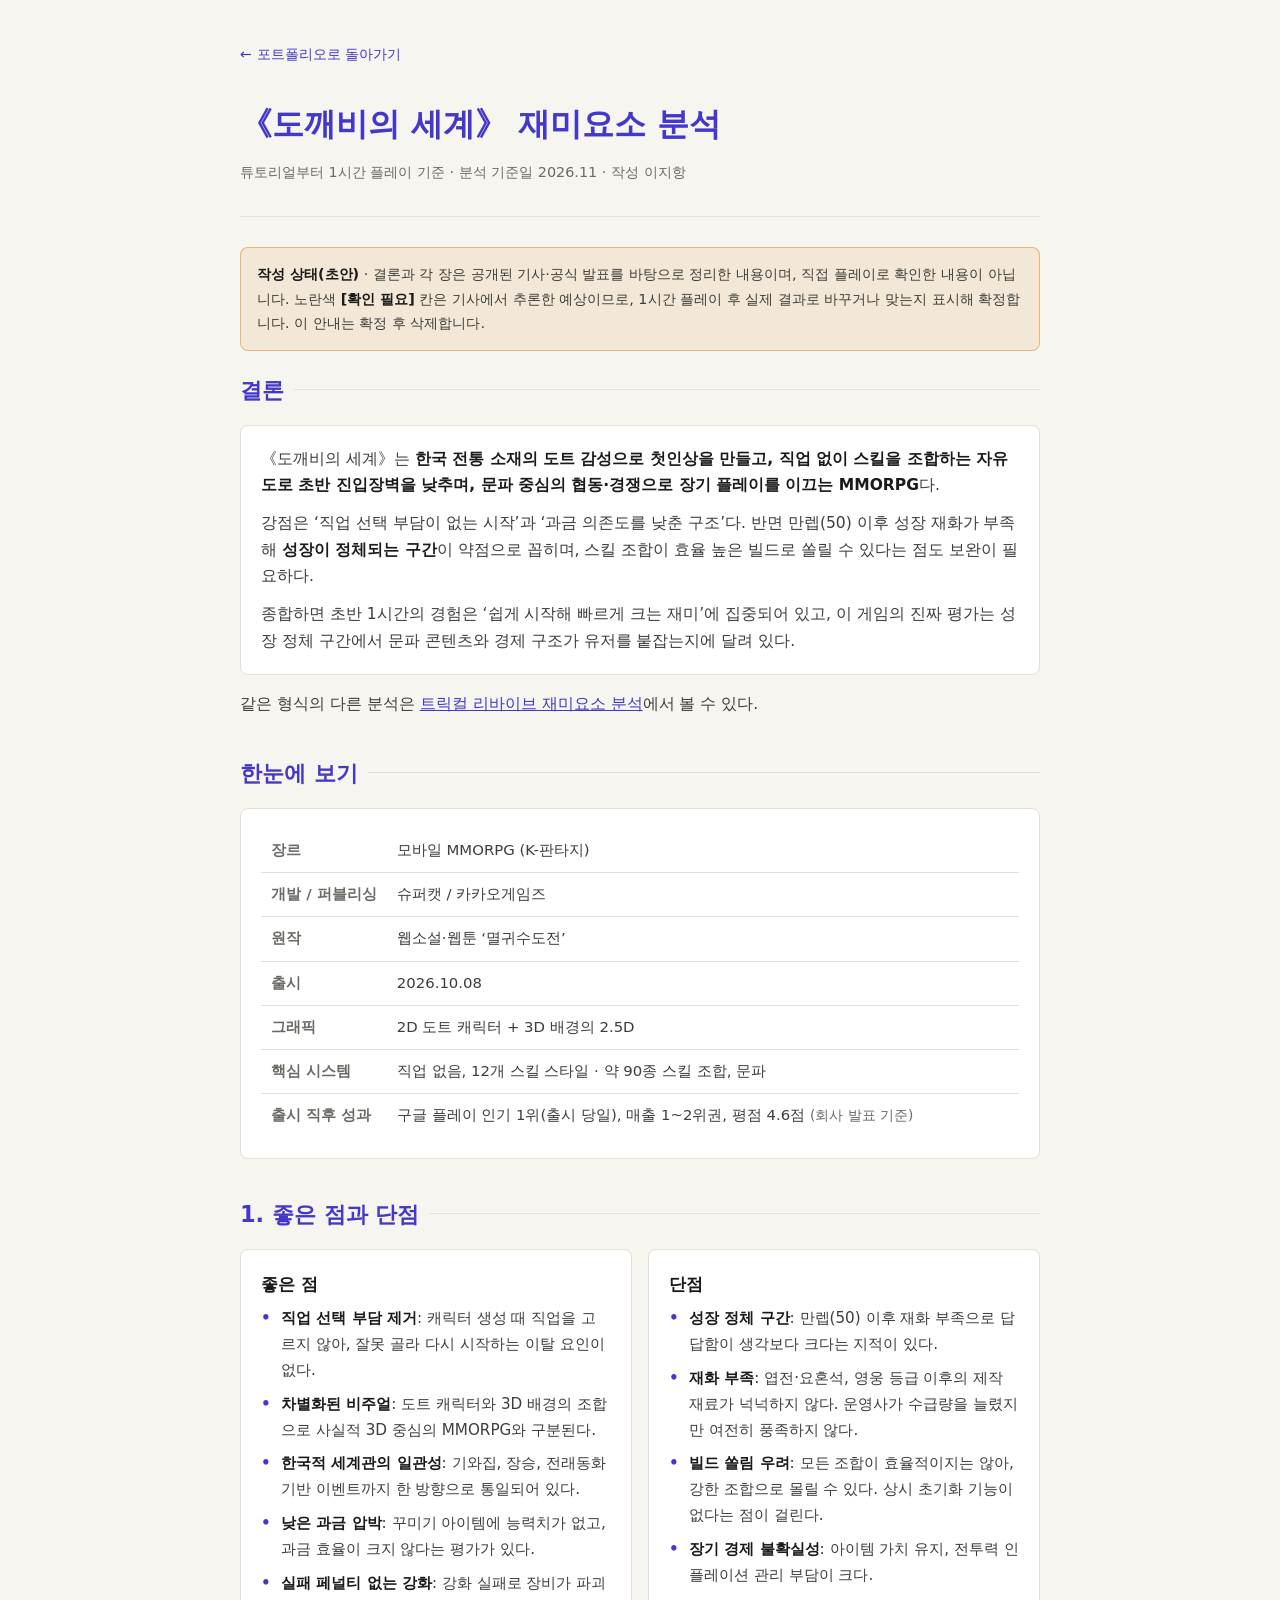
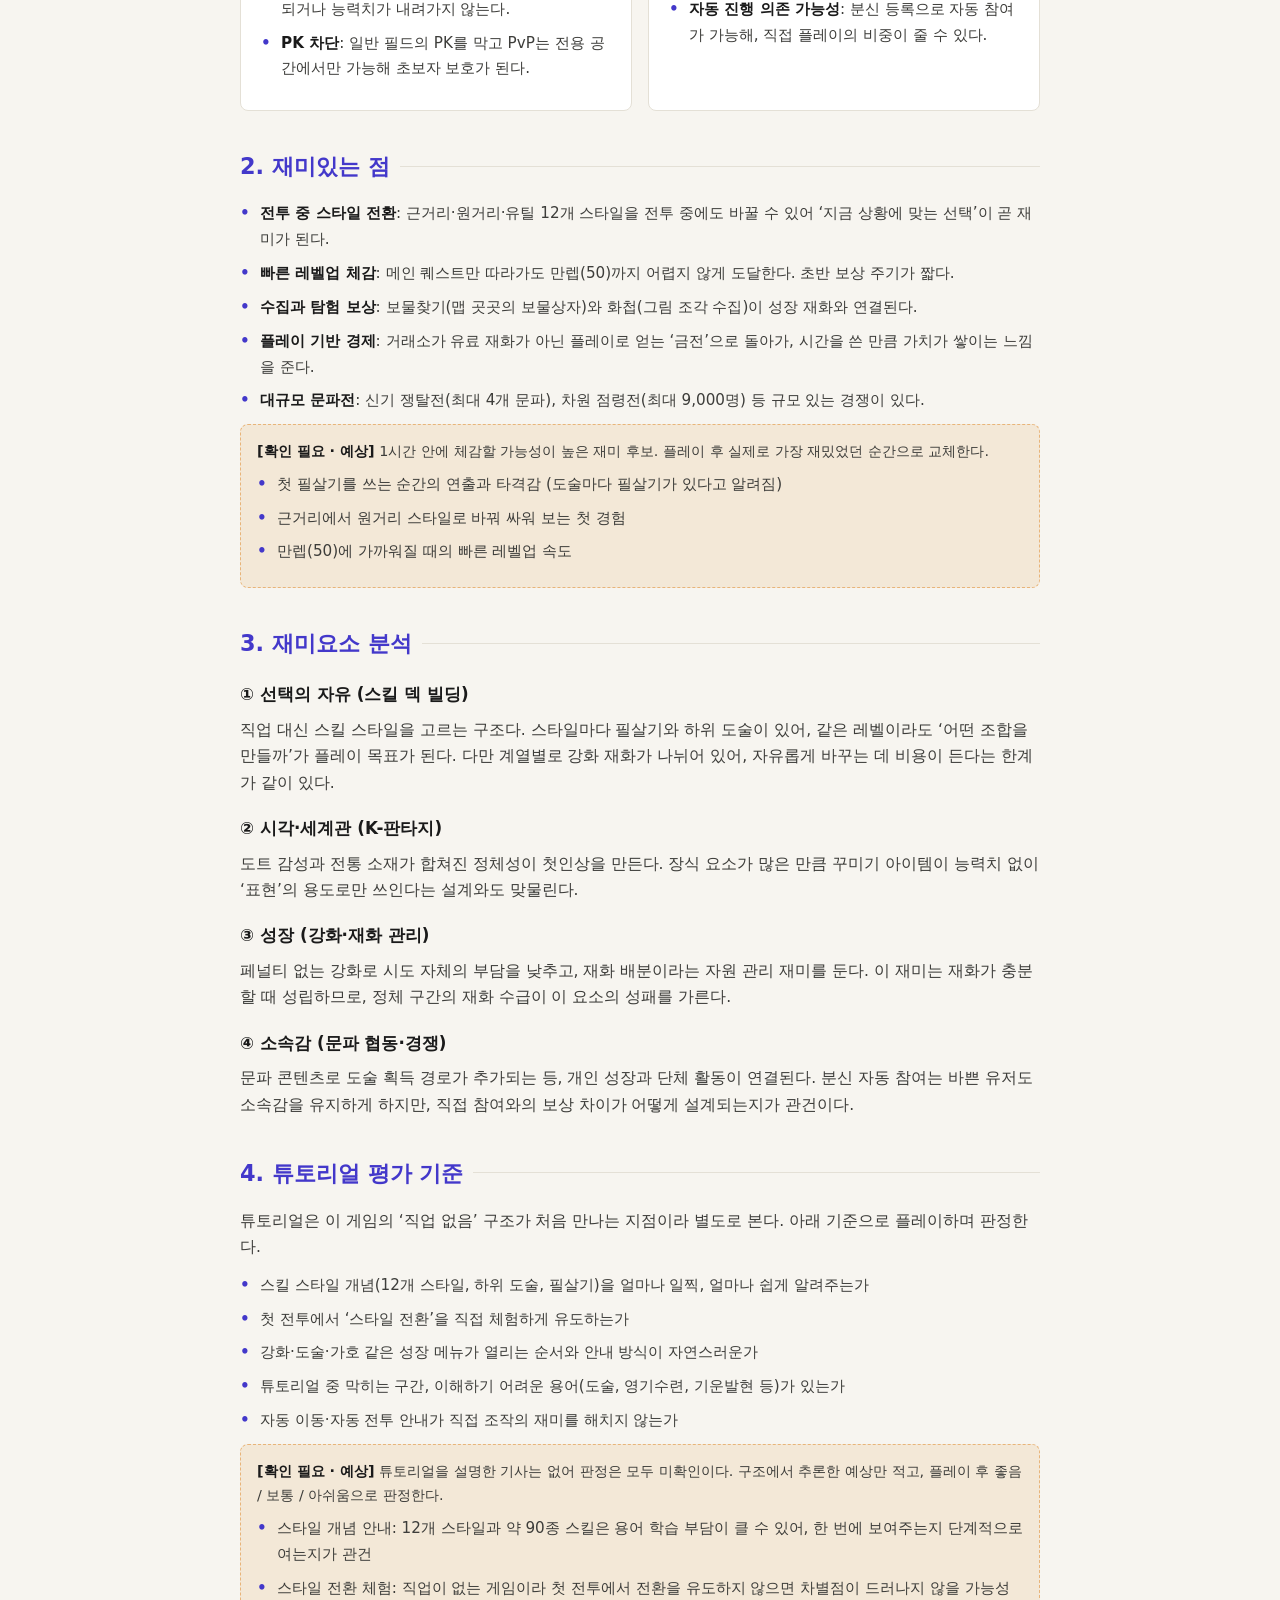
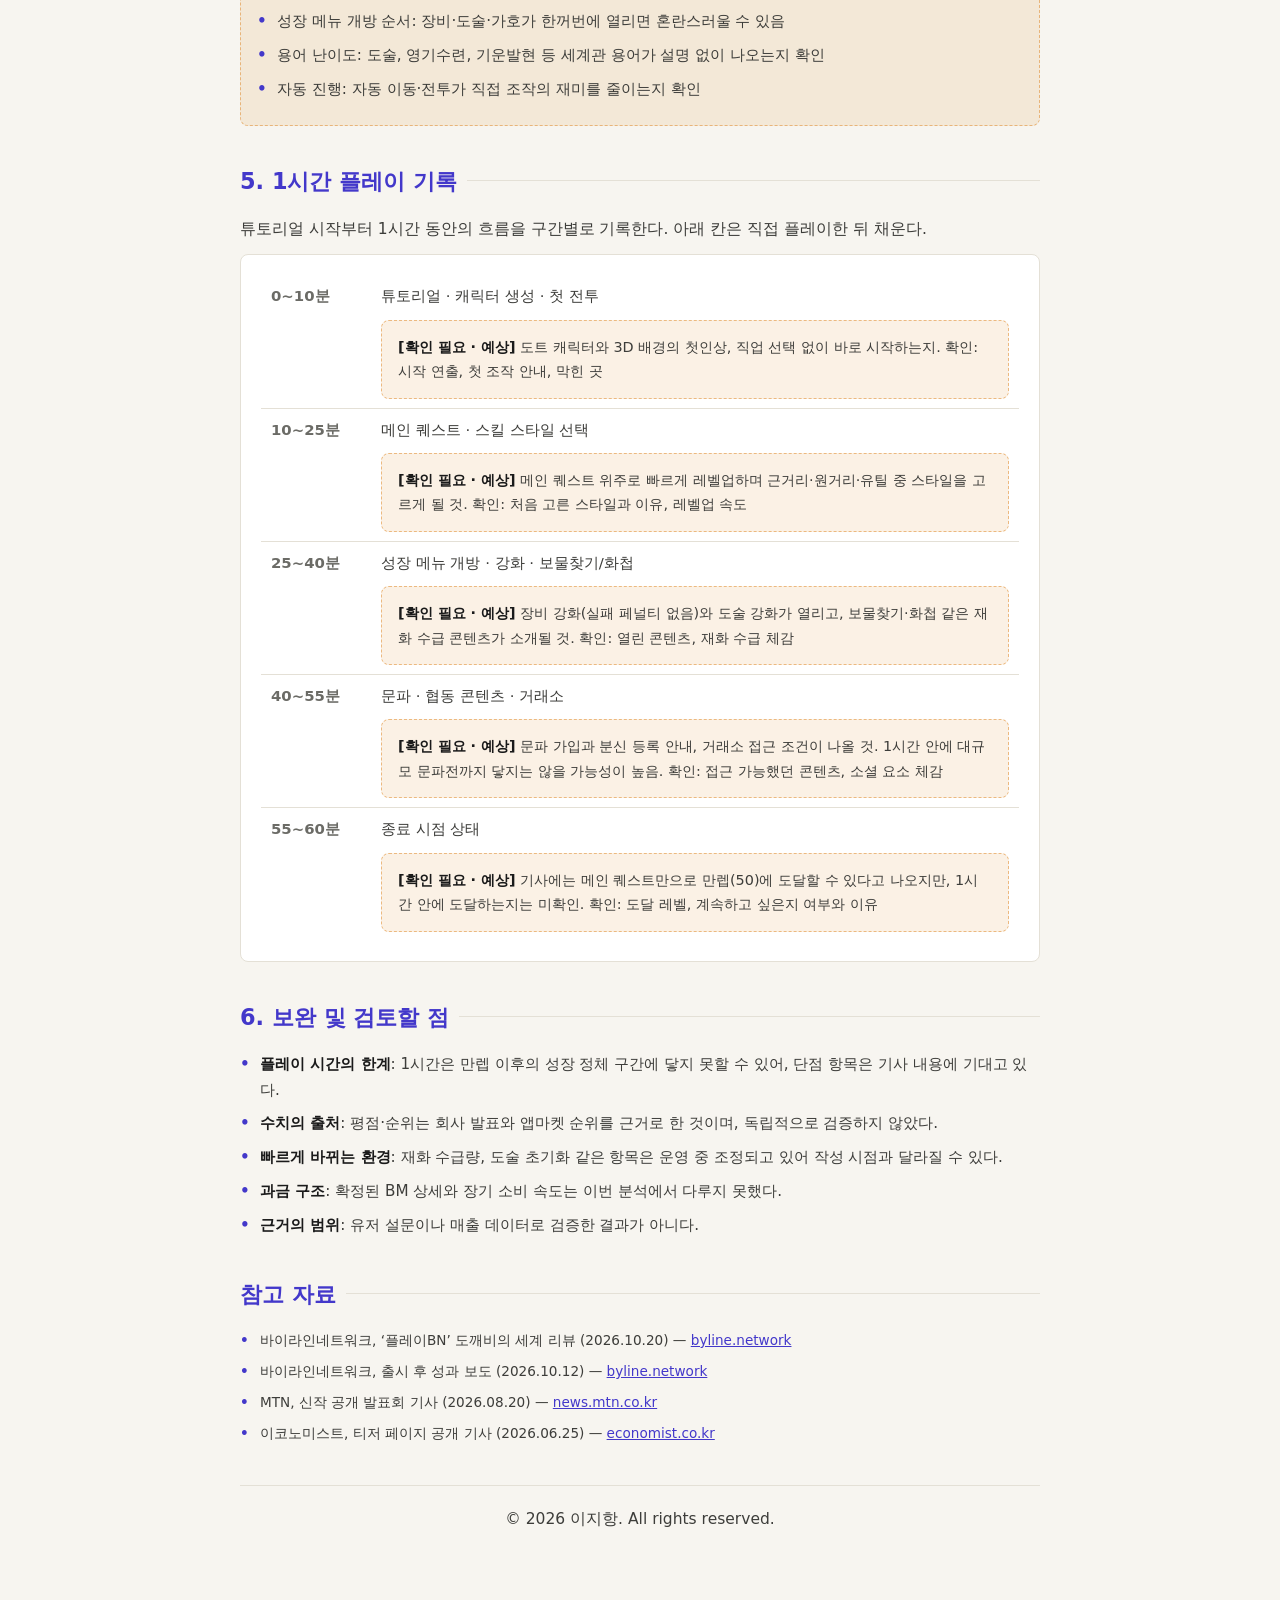
==== dokkaebi-analysis.html @ 1c5c5490 "도깨비의 세계 재미요소 분석 초안 추가" ====
<!DOCTYPE html>
<html lang="ko">
<head>
    <meta charset="UTF-8">
    <meta name="viewport" content="width=device-width, initial-scale=1.0">
    <title>도깨비의 세계 재미요소 분석 | 이지항</title>
    <style>
        :root {
            color-scheme: light dark;
            --bg-color: #f7f5f0;
            --card-bg: #ffffff;
            --accent-color: #4338ca;
            --accent-soft: rgba(67, 56, 202, 0.08);
            --accent-line: rgba(67, 56, 202, 0.22);
            --text-color: #1a1a1a;
            --text-body: #3d3d3a;
            --text-muted: #6b6b66;
            --border-color: #e4e0d6;
            --warn-bg: rgba(217, 119, 6, 0.10);
            --warn-line: rgba(217, 119, 6, 0.45);
        }

        @media (prefers-color-scheme: dark) {
            :root {
                --bg-color: #0e0f13;
                --card-bg: #16181f;
                --accent-color: #a5b4fc;
                --accent-soft: rgba(165, 180, 252, 0.1);
                --accent-line: rgba(165, 180, 252, 0.3);
                --text-color: #ecebe6;
                --text-body: #c9c8c2;
                --text-muted: #9a9a93;
                --border-color: #2c2f3a;
                --warn-bg: rgba(251, 191, 36, 0.10);
                --warn-line: rgba(251, 191, 36, 0.45);
            }
        }
        * { box-sizing: border-box; margin: 0; padding: 0; font-family: 'Pretendard', -apple-system, BlinkMacSystemFont, system-ui, Roboto, sans-serif; }
        body { background-color: var(--bg-color); color: var(--text-color); line-height: 1.7; padding: 20px; }
        .container { max-width: 800px; margin: 0 auto; padding: 20px 0; }
        .back { color: var(--accent-color); text-decoration: none; font-size: 0.9rem; }
        a { color: var(--accent-color); }
        header { padding: 30px 0 20px 0; border-bottom: 1px solid var(--border-color); margin-bottom: 30px; }
        header h1 { font-size: 2rem; color: var(--accent-color); margin-bottom: 8px; word-break: keep-all; }
        header .meta { color: var(--text-muted); font-size: 0.9rem; }
        section { margin-bottom: 36px; }
        h2 { font-size: 1.4rem; color: var(--accent-color); margin-bottom: 16px; display: flex; align-items: center; gap: 10px; }
        h2::after { content: ''; flex: 1; height: 1px; background-color: var(--border-color); }
        h3 { font-size: 1.05rem; color: var(--text-color); margin: 18px 0 8px; }
        p { color: var(--text-body); margin-bottom: 12px; font-size: 0.97rem; }
        .card { background-color: var(--card-bg); border: 1px solid var(--border-color); border-radius: 8px; padding: 20px; margin-bottom: 16px; }
        strong { color: var(--text-color); }
        ul { list-style: none; }
        ul li { position: relative; padding-left: 20px; margin-bottom: 8px; color: var(--text-body); font-size: 0.95rem; }
        ul li::before { content: "•"; color: var(--accent-color); font-weight: bold; position: absolute; left: 0; }
        .info-table { width: 100%; border-collapse: collapse; font-size: 0.93rem; }
        .info-table th, .info-table td { text-align: left; padding: 9px 10px; border-bottom: 1px solid var(--border-color); color: var(--text-body); vertical-align: top; }
        .info-table th { width: 110px; color: var(--text-muted); font-weight: 600; white-space: nowrap; }
        .info-table tr:last-child th, .info-table tr:last-child td { border-bottom: none; }
        .two-col { display: grid; grid-template-columns: 1fr 1fr; gap: 16px; }
        .two-col .card { margin-bottom: 0; }
        .tag { display: inline-block; font-size: 0.75rem; font-weight: 600; padding: 2px 9px; border-radius: 5px; background: var(--accent-soft); color: var(--accent-color); border: 1px solid var(--accent-line); margin-right: 6px; vertical-align: middle; }
        .todo { background: var(--warn-bg); border: 1px dashed var(--warn-line); border-radius: 8px; padding: 14px 16px; margin: 10px 0 0; }
        .todo p { margin-bottom: 0; font-size: 0.9rem; }
        .notice { background: var(--warn-bg); border: 1px solid var(--warn-line); border-radius: 8px; padding: 14px 16px; margin-bottom: 20px; }
        .notice p { margin-bottom: 0; font-size: 0.9rem; }
        .src { font-size: 0.85rem; color: var(--text-muted); }
        .src li { font-size: 0.85rem; }
        footer { text-align: center; padding: 20px 0; color: var(--text-muted); font-size: 0.85rem; border-top: 1px solid var(--border-color); margin-top: 40px; }
        @media (max-width: 640px) { .two-col { grid-template-columns: 1fr; } }
    </style>
</head>
<body>
<div class="container">
    <a class="back" href="index.html">← 포트폴리오로 돌아가기</a>

    <header>
        <h1>《도깨비의 세계》 재미요소 분석</h1>
        <p class="meta">튜토리얼부터 1시간 플레이 기준 · 분석 기준일 2026.11 · 작성 이지항</p>
    </header>

    <div class="notice">
        <p><strong>작성 상태(초안)</strong> · 결론과 각 장은 공개된 기사·공식 발표를 바탕으로 정리한 내용이며, 직접 플레이로 확인한 내용이 아닙니다. 노란색 <strong>[확인 필요]</strong> 칸은 기사에서 추론한 예상이므로, 1시간 플레이 후 실제 결과로 바꾸거나 맞는지 표시해 확정합니다. 이 안내는 확정 후 삭제합니다.</p>
    </div>

    <section>
        <h2>결론</h2>
        <div class="card">
            <p>《도깨비의 세계》는 <strong>한국 전통 소재의 도트 감성으로 첫인상을 만들고, 직업 없이 스킬을 조합하는 자유도로 초반 진입장벽을 낮추며, 문파 중심의 협동·경쟁으로 장기 플레이를 이끄는 MMORPG</strong>다.</p>
            <p>강점은 &lsquo;직업 선택 부담이 없는 시작&rsquo;과 &lsquo;과금 의존도를 낮춘 구조&rsquo;다. 반면 만렙(50) 이후 성장 재화가 부족해 <strong>성장이 정체되는 구간</strong>이 약점으로 꼽히며, 스킬 조합이 효율 높은 빌드로 쏠릴 수 있다는 점도 보완이 필요하다.</p>
            <p style="margin-bottom:0">종합하면 초반 1시간의 경험은 &lsquo;쉽게 시작해 빠르게 크는 재미&rsquo;에 집중되어 있고, 이 게임의 진짜 평가는 성장 정체 구간에서 문파 콘텐츠와 경제 구조가 유저를 붙잡는지에 달려 있다.</p>
        </div>
        <p>같은 형식의 다른 분석은 <a href="trickcal-analysis.html">트릭컬 리바이브 재미요소 분석</a>에서 볼 수 있다.</p>
    </section>

    <section>
        <h2>한눈에 보기</h2>
        <div class="card">
            <table class="info-table">
                <tr><th>장르</th><td>모바일 MMORPG (K-판타지)</td></tr>
                <tr><th>개발 / 퍼블리싱</th><td>슈퍼캣 / 카카오게임즈</td></tr>
                <tr><th>원작</th><td>웹소설·웹툰 &lsquo;멸귀수도전&rsquo;</td></tr>
                <tr><th>출시</th><td>2026.10.08</td></tr>
                <tr><th>그래픽</th><td>2D 도트 캐릭터 + 3D 배경의 2.5D</td></tr>
                <tr><th>핵심 시스템</th><td>직업 없음, 12개 스킬 스타일 · 약 90종 스킬 조합, 문파</td></tr>
                <tr><th>출시 직후 성과</th><td>구글 플레이 인기 1위(출시 당일), 매출 1~2위권, 평점 4.6점 <span class="src">(회사 발표 기준)</span></td></tr>
            </table>
        </div>
    </section>

    <section>
        <h2>1. 좋은 점과 단점</h2>
        <div class="two-col">
            <div class="card">
                <h3 style="margin-top:0">좋은 점</h3>
                <ul>
                    <li><strong>직업 선택 부담 제거</strong>: 캐릭터 생성 때 직업을 고르지 않아, 잘못 골라 다시 시작하는 이탈 요인이 없다.</li>
                    <li><strong>차별화된 비주얼</strong>: 도트 캐릭터와 3D 배경의 조합으로 사실적 3D 중심의 MMORPG와 구분된다.</li>
                    <li><strong>한국적 세계관의 일관성</strong>: 기와집, 장승, 전래동화 기반 이벤트까지 한 방향으로 통일되어 있다.</li>
                    <li><strong>낮은 과금 압박</strong>: 꾸미기 아이템에 능력치가 없고, 과금 효율이 크지 않다는 평가가 있다.</li>
                    <li><strong>실패 페널티 없는 강화</strong>: 강화 실패로 장비가 파괴되거나 능력치가 내려가지 않는다.</li>
                    <li><strong>PK 차단</strong>: 일반 필드의 PK를 막고 PvP는 전용 공간에서만 가능해 초보자 보호가 된다.</li>
                </ul>
            </div>
            <div class="card">
                <h3 style="margin-top:0">단점</h3>
                <ul>
                    <li><strong>성장 정체 구간</strong>: 만렙(50) 이후 재화 부족으로 답답함이 생각보다 크다는 지적이 있다.</li>
                    <li><strong>재화 부족</strong>: 엽전·요혼석, 영웅 등급 이후의 제작 재료가 넉넉하지 않다. 운영사가 수급량을 늘렸지만 여전히 풍족하지 않다.</li>
                    <li><strong>빌드 쏠림 우려</strong>: 모든 조합이 효율적이지는 않아, 강한 조합으로 몰릴 수 있다. 상시 초기화 기능이 없다는 점이 걸린다.</li>
                    <li><strong>장기 경제 불확실성</strong>: 아이템 가치 유지, 전투력 인플레이션 관리 부담이 크다.</li>
                    <li><strong>자동 진행 의존 가능성</strong>: 분신 등록으로 자동 참여가 가능해, 직접 플레이의 비중이 줄 수 있다.</li>
                </ul>
            </div>
        </div>
    </section>

    <section>
        <h2>2. 재미있는 점</h2>
        <ul>
            <li><strong>전투 중 스타일 전환</strong>: 근거리·원거리·유틸 12개 스타일을 전투 중에도 바꿀 수 있어 &lsquo;지금 상황에 맞는 선택&rsquo;이 곧 재미가 된다.</li>
            <li><strong>빠른 레벨업 체감</strong>: 메인 퀘스트만 따라가도 만렙(50)까지 어렵지 않게 도달한다. 초반 보상 주기가 짧다.</li>
            <li><strong>수집과 탐험 보상</strong>: 보물찾기(맵 곳곳의 보물상자)와 화첩(그림 조각 수집)이 성장 재화와 연결된다.</li>
            <li><strong>플레이 기반 경제</strong>: 거래소가 유료 재화가 아닌 플레이로 얻는 &lsquo;금전&rsquo;으로 돌아가, 시간을 쓴 만큼 가치가 쌓이는 느낌을 준다.</li>
            <li><strong>대규모 문파전</strong>: 신기 쟁탈전(최대 4개 문파), 차원 점령전(최대 9,000명) 등 규모 있는 경쟁이 있다.</li>
        </ul>
        <div class="todo">
            <p><strong>[확인 필요 · 예상]</strong> 1시간 안에 체감할 가능성이 높은 재미 후보. 플레이 후 실제로 가장 재밌었던 순간으로 교체한다.</p>
            <ul style="margin-top:8px">
                <li>첫 필살기를 쓰는 순간의 연출과 타격감 (도술마다 필살기가 있다고 알려짐)</li>
                <li>근거리에서 원거리 스타일로 바꿔 싸워 보는 첫 경험</li>
                <li>만렙(50)에 가까워질 때의 빠른 레벨업 속도</li>
            </ul>
        </div>
    </section>

    <section>
        <h2>3. 재미요소 분석</h2>

        <h3>① 선택의 자유 (스킬 덱 빌딩)</h3>
        <p>직업 대신 스킬 스타일을 고르는 구조다. 스타일마다 필살기와 하위 도술이 있어, 같은 레벨이라도 &lsquo;어떤 조합을 만들까&rsquo;가 플레이 목표가 된다. 다만 계열별로 강화 재화가 나뉘어 있어, 자유롭게 바꾸는 데 비용이 든다는 한계가 같이 있다.</p>

        <h3>② 시각·세계관 (K-판타지)</h3>
        <p>도트 감성과 전통 소재가 합쳐진 정체성이 첫인상을 만든다. 장식 요소가 많은 만큼 꾸미기 아이템이 능력치 없이 &lsquo;표현&rsquo;의 용도로만 쓰인다는 설계와도 맞물린다.</p>

        <h3>③ 성장 (강화·재화 관리)</h3>
        <p>페널티 없는 강화로 시도 자체의 부담을 낮추고, 재화 배분이라는 자원 관리 재미를 둔다. 이 재미는 재화가 충분할 때 성립하므로, 정체 구간의 재화 수급이 이 요소의 성패를 가른다.</p>

        <h3>④ 소속감 (문파 협동·경쟁)</h3>
        <p>문파 콘텐츠로 도술 획득 경로가 추가되는 등, 개인 성장과 단체 활동이 연결된다. 분신 자동 참여는 바쁜 유저도 소속감을 유지하게 하지만, 직접 참여와의 보상 차이가 어떻게 설계되는지가 관건이다.</p>
    </section>

    <section>
        <h2>4. 튜토리얼 평가 기준</h2>
        <p>튜토리얼은 이 게임의 &lsquo;직업 없음&rsquo; 구조가 처음 만나는 지점이라 별도로 본다. 아래 기준으로 플레이하며 판정한다.</p>
        <ul>
            <li>스킬 스타일 개념(12개 스타일, 하위 도술, 필살기)을 얼마나 일찍, 얼마나 쉽게 알려주는가</li>
            <li>첫 전투에서 &lsquo;스타일 전환&rsquo;을 직접 체험하게 유도하는가</li>
            <li>강화·도술·가호 같은 성장 메뉴가 열리는 순서와 안내 방식이 자연스러운가</li>
            <li>튜토리얼 중 막히는 구간, 이해하기 어려운 용어(도술, 영기수련, 기운발현 등)가 있는가</li>
            <li>자동 이동·자동 전투 안내가 직접 조작의 재미를 해치지 않는가</li>
        </ul>
        <div class="todo">
            <p><strong>[확인 필요 · 예상]</strong> 튜토리얼을 설명한 기사는 없어 판정은 모두 미확인이다. 구조에서 추론한 예상만 적고, 플레이 후 좋음 / 보통 / 아쉬움으로 판정한다.</p>
            <ul style="margin-top:8px">
                <li>스타일 개념 안내: 12개 스타일과 약 90종 스킬은 용어 학습 부담이 클 수 있어, 한 번에 보여주는지 단계적으로 여는지가 관건</li>
                <li>스타일 전환 체험: 직업이 없는 게임이라 첫 전투에서 전환을 유도하지 않으면 차별점이 드러나지 않을 가능성</li>
                <li>성장 메뉴 개방 순서: 장비·도술·가호가 한꺼번에 열리면 혼란스러울 수 있음</li>
                <li>용어 난이도: 도술, 영기수련, 기운발현 등 세계관 용어가 설명 없이 나오는지 확인</li>
                <li>자동 진행: 자동 이동·전투가 직접 조작의 재미를 줄이는지 확인</li>
            </ul>
        </div>
    </section>

    <section>
        <h2>5. 1시간 플레이 기록</h2>
        <p>튜토리얼 시작부터 1시간 동안의 흐름을 구간별로 기록한다. 아래 칸은 직접 플레이한 뒤 채운다.</p>
        <div class="card">
            <table class="info-table">
                <tr><th>0~10분</th><td>튜토리얼 · 캐릭터 생성 · 첫 전투<div class="todo"><p><strong>[확인 필요 · 예상]</strong> 도트 캐릭터와 3D 배경의 첫인상, 직업 선택 없이 바로 시작하는지. 확인: 시작 연출, 첫 조작 안내, 막힌 곳</p></div></td></tr>
                <tr><th>10~25분</th><td>메인 퀘스트 · 스킬 스타일 선택<div class="todo"><p><strong>[확인 필요 · 예상]</strong> 메인 퀘스트 위주로 빠르게 레벨업하며 근거리·원거리·유틸 중 스타일을 고르게 될 것. 확인: 처음 고른 스타일과 이유, 레벨업 속도</p></div></td></tr>
                <tr><th>25~40분</th><td>성장 메뉴 개방 · 강화 · 보물찾기/화첩<div class="todo"><p><strong>[확인 필요 · 예상]</strong> 장비 강화(실패 페널티 없음)와 도술 강화가 열리고, 보물찾기·화첩 같은 재화 수급 콘텐츠가 소개될 것. 확인: 열린 콘텐츠, 재화 수급 체감</p></div></td></tr>
                <tr><th>40~55분</th><td>문파 · 협동 콘텐츠 · 거래소<div class="todo"><p><strong>[확인 필요 · 예상]</strong> 문파 가입과 분신 등록 안내, 거래소 접근 조건이 나올 것. 1시간 안에 대규모 문파전까지 닿지는 않을 가능성이 높음. 확인: 접근 가능했던 콘텐츠, 소셜 요소 체감</p></div></td></tr>
                <tr><th>55~60분</th><td>종료 시점 상태<div class="todo"><p><strong>[확인 필요 · 예상]</strong> 기사에는 메인 퀘스트만으로 만렙(50)에 도달할 수 있다고 나오지만, 1시간 안에 도달하는지는 미확인. 확인: 도달 레벨, 계속하고 싶은지 여부와 이유</p></div></td></tr>
            </table>
        </div>
    </section>

    <section>
        <h2>6. 보완 및 검토할 점</h2>
        <ul>
            <li><strong>플레이 시간의 한계</strong>: 1시간은 만렙 이후의 성장 정체 구간에 닿지 못할 수 있어, 단점 항목은 기사 내용에 기대고 있다.</li>
            <li><strong>수치의 출처</strong>: 평점·순위는 회사 발표와 앱마켓 순위를 근거로 한 것이며, 독립적으로 검증하지 않았다.</li>
            <li><strong>빠르게 바뀌는 환경</strong>: 재화 수급량, 도술 초기화 같은 항목은 운영 중 조정되고 있어 작성 시점과 달라질 수 있다.</li>
            <li><strong>과금 구조</strong>: 확정된 BM 상세와 장기 소비 속도는 이번 분석에서 다루지 못했다.</li>
            <li><strong>근거의 범위</strong>: 유저 설문이나 매출 데이터로 검증한 결과가 아니다.</li>
        </ul>
    </section>

    <section>
        <h2>참고 자료</h2>
        <ul class="src">
            <li>바이라인네트워크, &lsquo;플레이BN&rsquo; 도깨비의 세계 리뷰 (2026.10.20) — <a href="https://byline.network/2026/10/19-676/">byline.network</a></li>
            <li>바이라인네트워크, 출시 후 성과 보도 (2026.10.12) — <a href="https://byline.network/2026/10/12-637/">byline.network</a></li>
            <li>MTN, 신작 공개 발표회 기사 (2026.08.20) — <a href="https://news.mtn.co.kr/news-detail/2026082014520620727">news.mtn.co.kr</a></li>
            <li>이코노미스트, 티저 페이지 공개 기사 (2026.06.25) — <a href="https://economist.co.kr/article/view/ecn202606250033">economist.co.kr</a></li>
        </ul>
    </section>

    <footer>
        <p>© 2026 이지항. All rights reserved.</p>
    </footer>
</div>
</body>
</html>
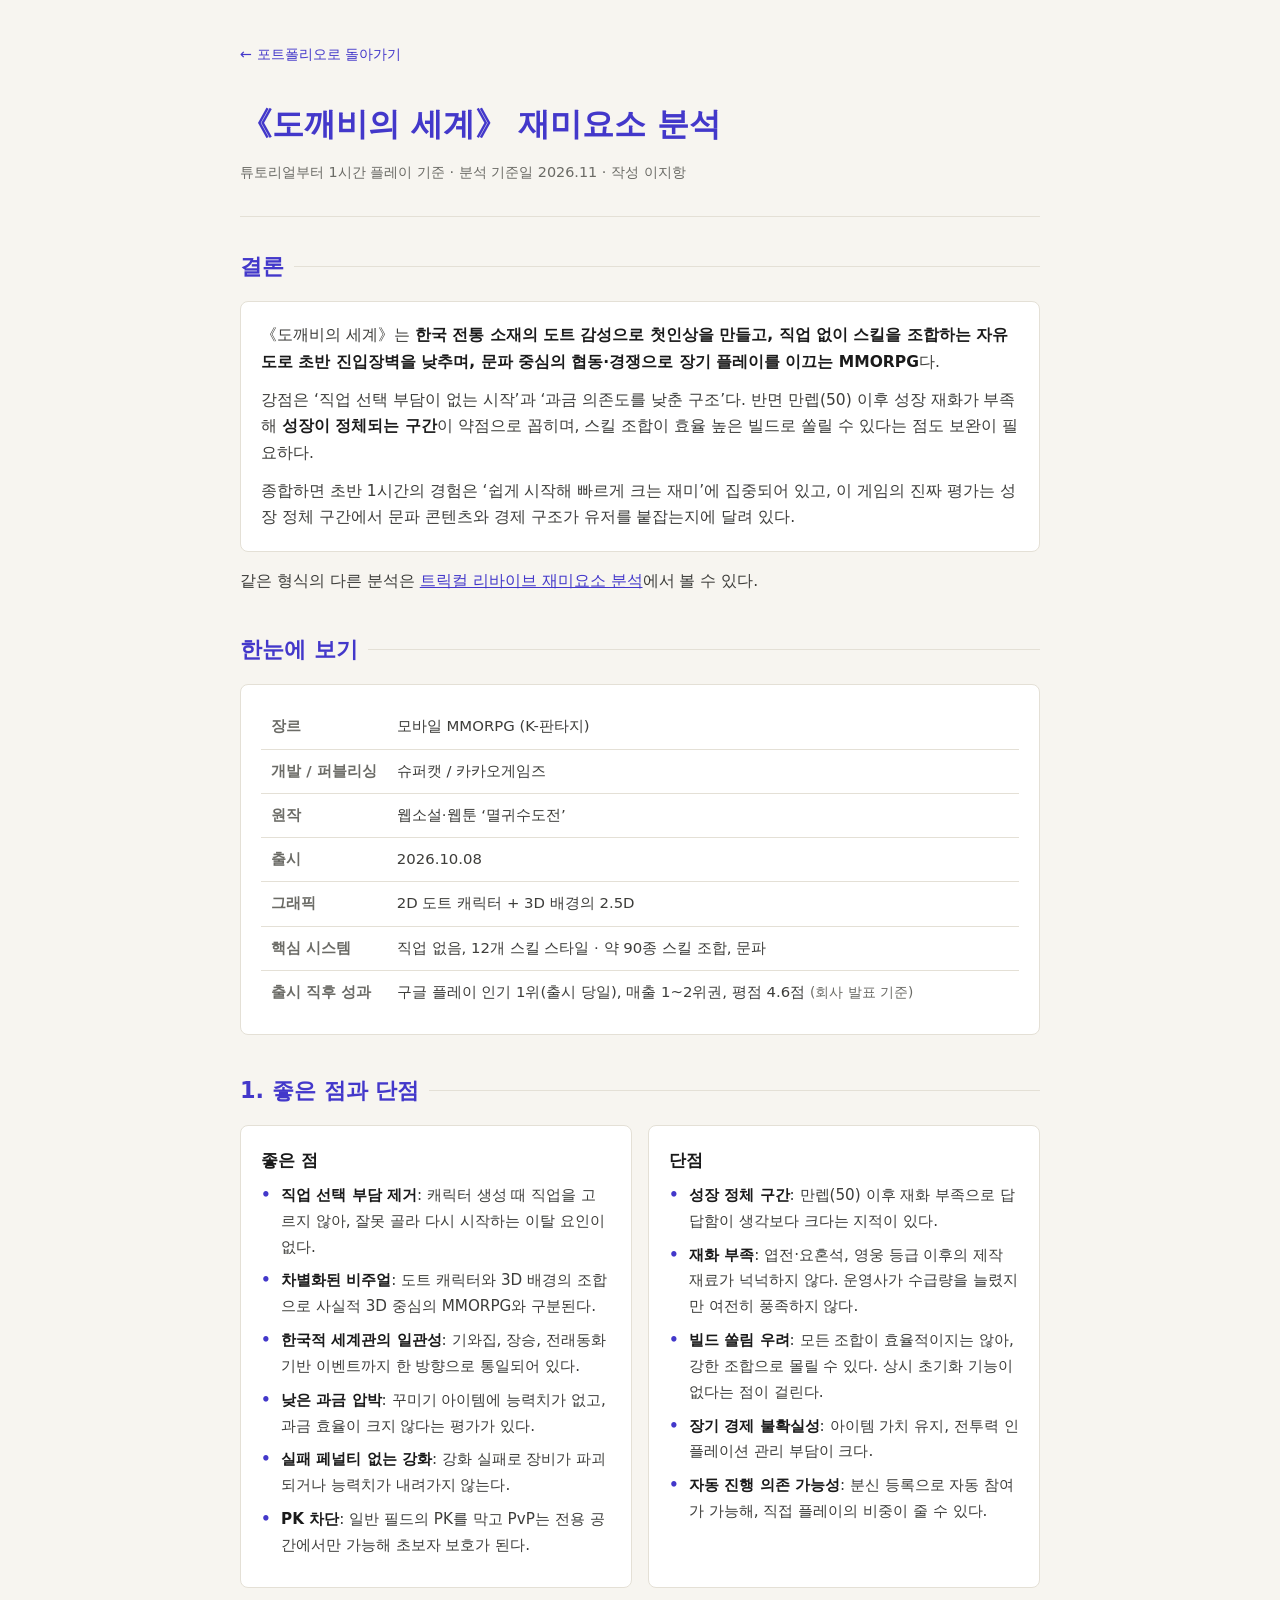
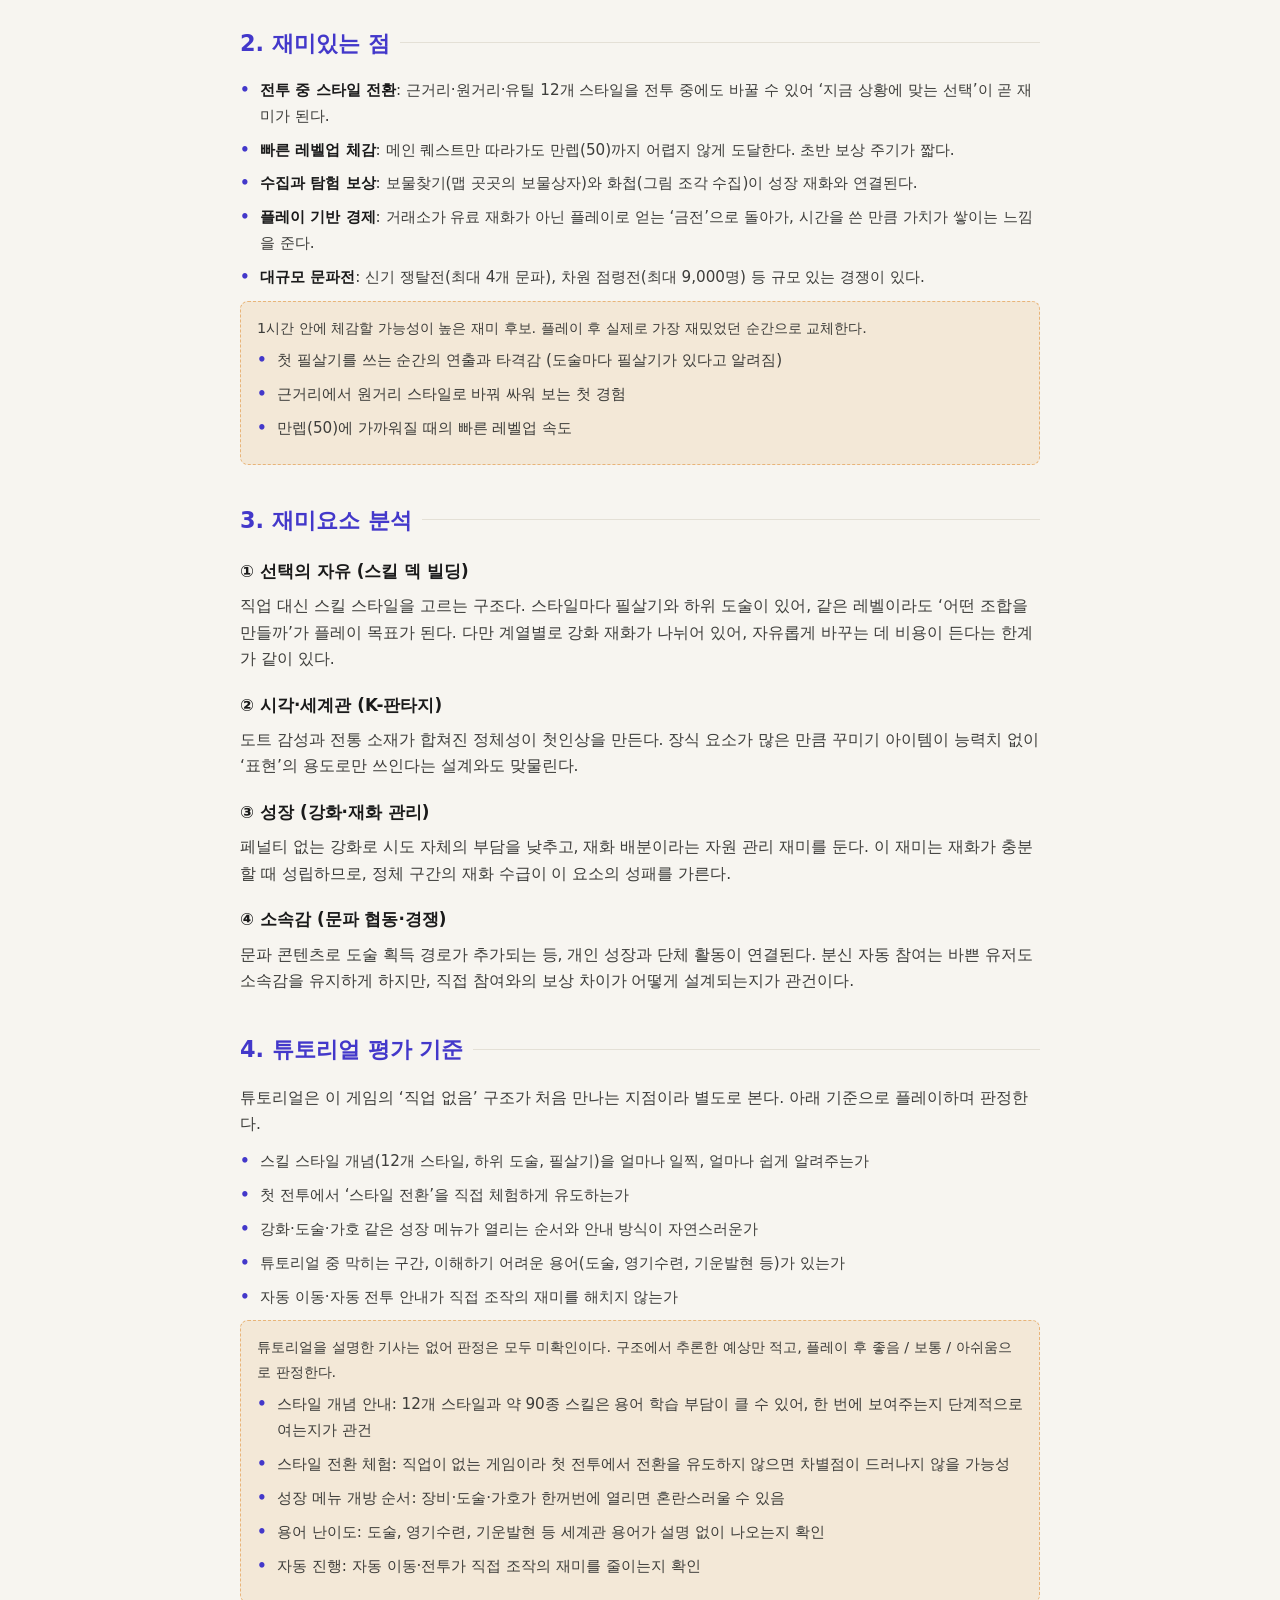
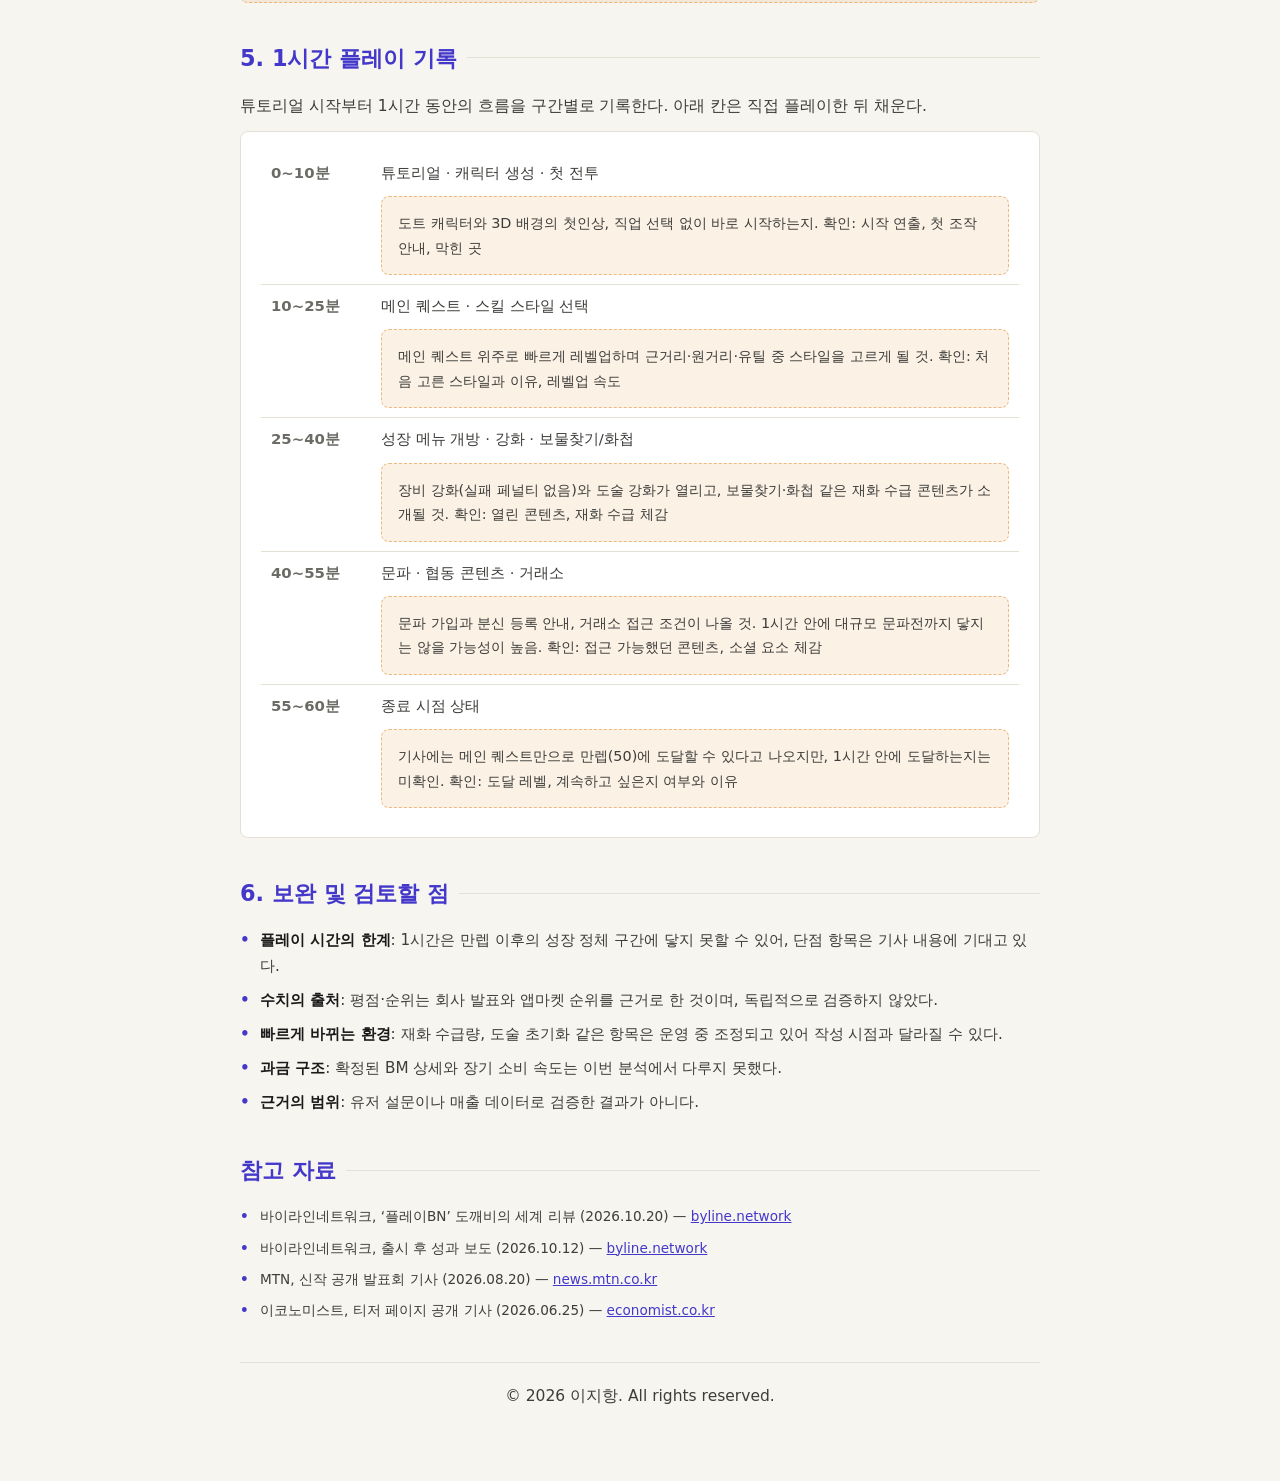
==== commit eb5347e8: "도깨비의 세계 분석: 확인 필요 표시와 초안 안내 삭제" ====
--- a/dokkaebi-analysis.html
+++ b/dokkaebi-analysis.html
@@ -79,10 +79,6 @@
         <p class="meta">튜토리얼부터 1시간 플레이 기준 · 분석 기준일 2026.11 · 작성 이지항</p>
     </header>
 
-    <div class="notice">
-        <p><strong>작성 상태(초안)</strong> · 결론과 각 장은 공개된 기사·공식 발표를 바탕으로 정리한 내용이며, 직접 플레이로 확인한 내용이 아닙니다. 노란색 <strong>[확인 필요]</strong> 칸은 기사에서 추론한 예상이므로, 1시간 플레이 후 실제 결과로 바꾸거나 맞는지 표시해 확정합니다. 이 안내는 확정 후 삭제합니다.</p>
-    </div>
-
     <section>
         <h2>결론</h2>
         <div class="card">
@@ -145,7 +141,7 @@
             <li><strong>대규모 문파전</strong>: 신기 쟁탈전(최대 4개 문파), 차원 점령전(최대 9,000명) 등 규모 있는 경쟁이 있다.</li>
         </ul>
         <div class="todo">
-            <p><strong>[확인 필요 · 예상]</strong> 1시간 안에 체감할 가능성이 높은 재미 후보. 플레이 후 실제로 가장 재밌었던 순간으로 교체한다.</p>
+            <p>1시간 안에 체감할 가능성이 높은 재미 후보. 플레이 후 실제로 가장 재밌었던 순간으로 교체한다.</p>
             <ul style="margin-top:8px">
                 <li>첫 필살기를 쓰는 순간의 연출과 타격감 (도술마다 필살기가 있다고 알려짐)</li>
                 <li>근거리에서 원거리 스타일로 바꿔 싸워 보는 첫 경험</li>
@@ -181,7 +177,7 @@
             <li>자동 이동·자동 전투 안내가 직접 조작의 재미를 해치지 않는가</li>
         </ul>
         <div class="todo">
-            <p><strong>[확인 필요 · 예상]</strong> 튜토리얼을 설명한 기사는 없어 판정은 모두 미확인이다. 구조에서 추론한 예상만 적고, 플레이 후 좋음 / 보통 / 아쉬움으로 판정한다.</p>
+            <p>튜토리얼을 설명한 기사는 없어 판정은 모두 미확인이다. 구조에서 추론한 예상만 적고, 플레이 후 좋음 / 보통 / 아쉬움으로 판정한다.</p>
             <ul style="margin-top:8px">
                 <li>스타일 개념 안내: 12개 스타일과 약 90종 스킬은 용어 학습 부담이 클 수 있어, 한 번에 보여주는지 단계적으로 여는지가 관건</li>
                 <li>스타일 전환 체험: 직업이 없는 게임이라 첫 전투에서 전환을 유도하지 않으면 차별점이 드러나지 않을 가능성</li>
@@ -197,11 +193,11 @@
         <p>튜토리얼 시작부터 1시간 동안의 흐름을 구간별로 기록한다. 아래 칸은 직접 플레이한 뒤 채운다.</p>
         <div class="card">
             <table class="info-table">
-                <tr><th>0~10분</th><td>튜토리얼 · 캐릭터 생성 · 첫 전투<div class="todo"><p><strong>[확인 필요 · 예상]</strong> 도트 캐릭터와 3D 배경의 첫인상, 직업 선택 없이 바로 시작하는지. 확인: 시작 연출, 첫 조작 안내, 막힌 곳</p></div></td></tr>
-                <tr><th>10~25분</th><td>메인 퀘스트 · 스킬 스타일 선택<div class="todo"><p><strong>[확인 필요 · 예상]</strong> 메인 퀘스트 위주로 빠르게 레벨업하며 근거리·원거리·유틸 중 스타일을 고르게 될 것. 확인: 처음 고른 스타일과 이유, 레벨업 속도</p></div></td></tr>
-                <tr><th>25~40분</th><td>성장 메뉴 개방 · 강화 · 보물찾기/화첩<div class="todo"><p><strong>[확인 필요 · 예상]</strong> 장비 강화(실패 페널티 없음)와 도술 강화가 열리고, 보물찾기·화첩 같은 재화 수급 콘텐츠가 소개될 것. 확인: 열린 콘텐츠, 재화 수급 체감</p></div></td></tr>
-                <tr><th>40~55분</th><td>문파 · 협동 콘텐츠 · 거래소<div class="todo"><p><strong>[확인 필요 · 예상]</strong> 문파 가입과 분신 등록 안내, 거래소 접근 조건이 나올 것. 1시간 안에 대규모 문파전까지 닿지는 않을 가능성이 높음. 확인: 접근 가능했던 콘텐츠, 소셜 요소 체감</p></div></td></tr>
-                <tr><th>55~60분</th><td>종료 시점 상태<div class="todo"><p><strong>[확인 필요 · 예상]</strong> 기사에는 메인 퀘스트만으로 만렙(50)에 도달할 수 있다고 나오지만, 1시간 안에 도달하는지는 미확인. 확인: 도달 레벨, 계속하고 싶은지 여부와 이유</p></div></td></tr>
+                <tr><th>0~10분</th><td>튜토리얼 · 캐릭터 생성 · 첫 전투<div class="todo"><p>도트 캐릭터와 3D 배경의 첫인상, 직업 선택 없이 바로 시작하는지. 확인: 시작 연출, 첫 조작 안내, 막힌 곳</p></div></td></tr>
+                <tr><th>10~25분</th><td>메인 퀘스트 · 스킬 스타일 선택<div class="todo"><p>메인 퀘스트 위주로 빠르게 레벨업하며 근거리·원거리·유틸 중 스타일을 고르게 될 것. 확인: 처음 고른 스타일과 이유, 레벨업 속도</p></div></td></tr>
+                <tr><th>25~40분</th><td>성장 메뉴 개방 · 강화 · 보물찾기/화첩<div class="todo"><p>장비 강화(실패 페널티 없음)와 도술 강화가 열리고, 보물찾기·화첩 같은 재화 수급 콘텐츠가 소개될 것. 확인: 열린 콘텐츠, 재화 수급 체감</p></div></td></tr>
+                <tr><th>40~55분</th><td>문파 · 협동 콘텐츠 · 거래소<div class="todo"><p>문파 가입과 분신 등록 안내, 거래소 접근 조건이 나올 것. 1시간 안에 대규모 문파전까지 닿지는 않을 가능성이 높음. 확인: 접근 가능했던 콘텐츠, 소셜 요소 체감</p></div></td></tr>
+                <tr><th>55~60분</th><td>종료 시점 상태<div class="todo"><p>기사에는 메인 퀘스트만으로 만렙(50)에 도달할 수 있다고 나오지만, 1시간 안에 도달하는지는 미확인. 확인: 도달 레벨, 계속하고 싶은지 여부와 이유</p></div></td></tr>
             </table>
         </div>
     </section>
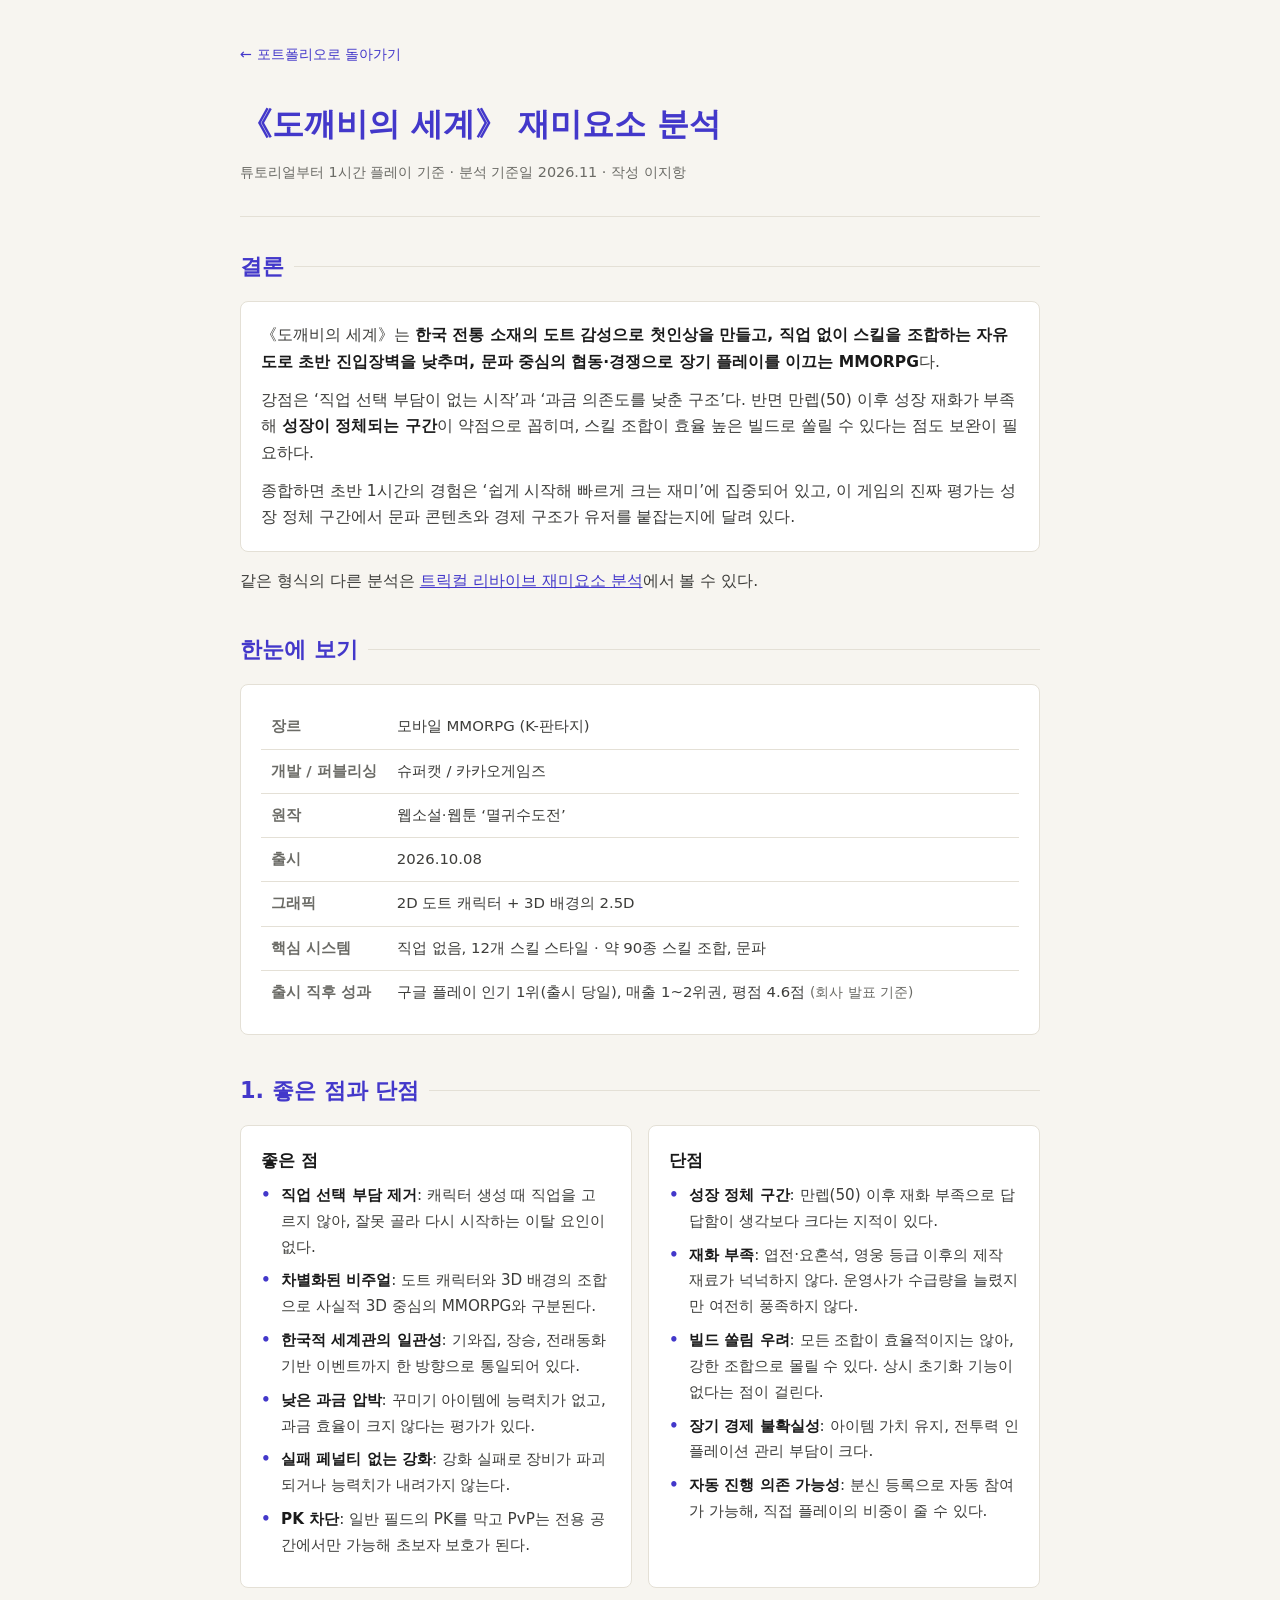
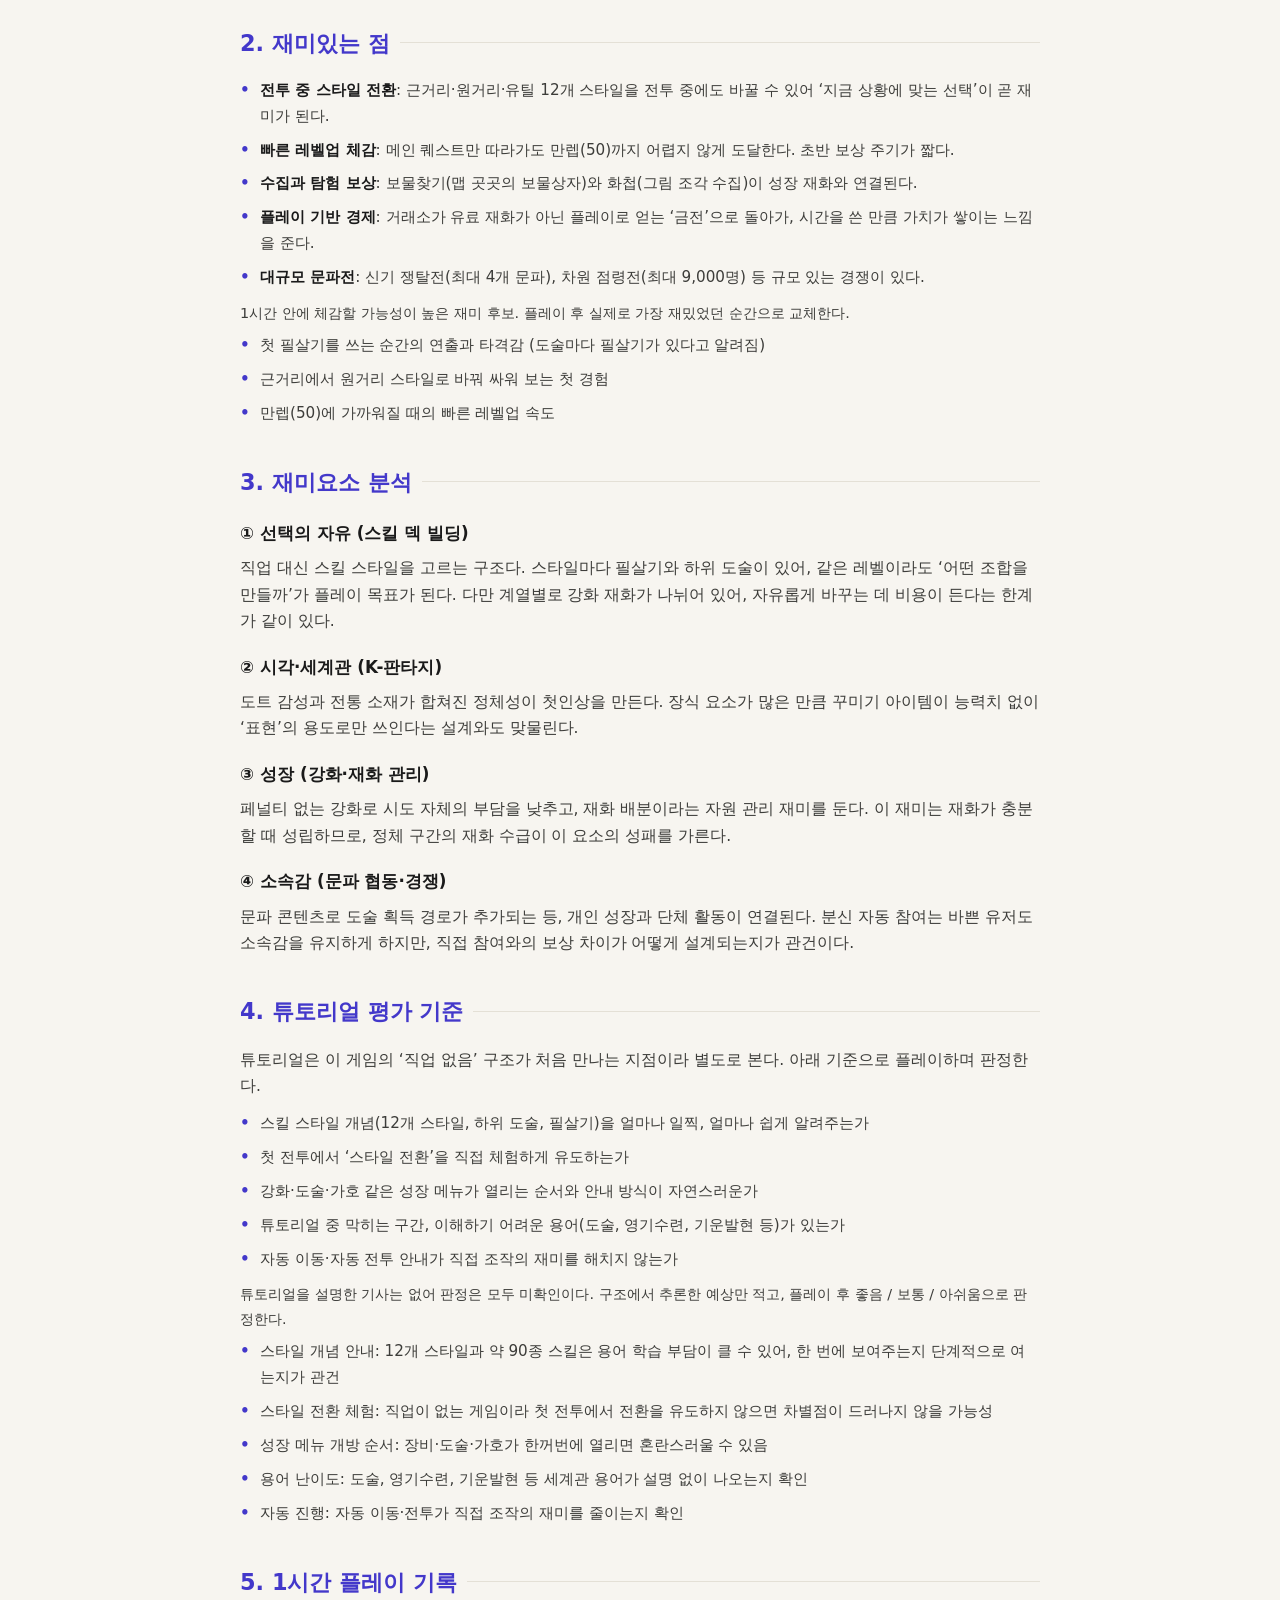
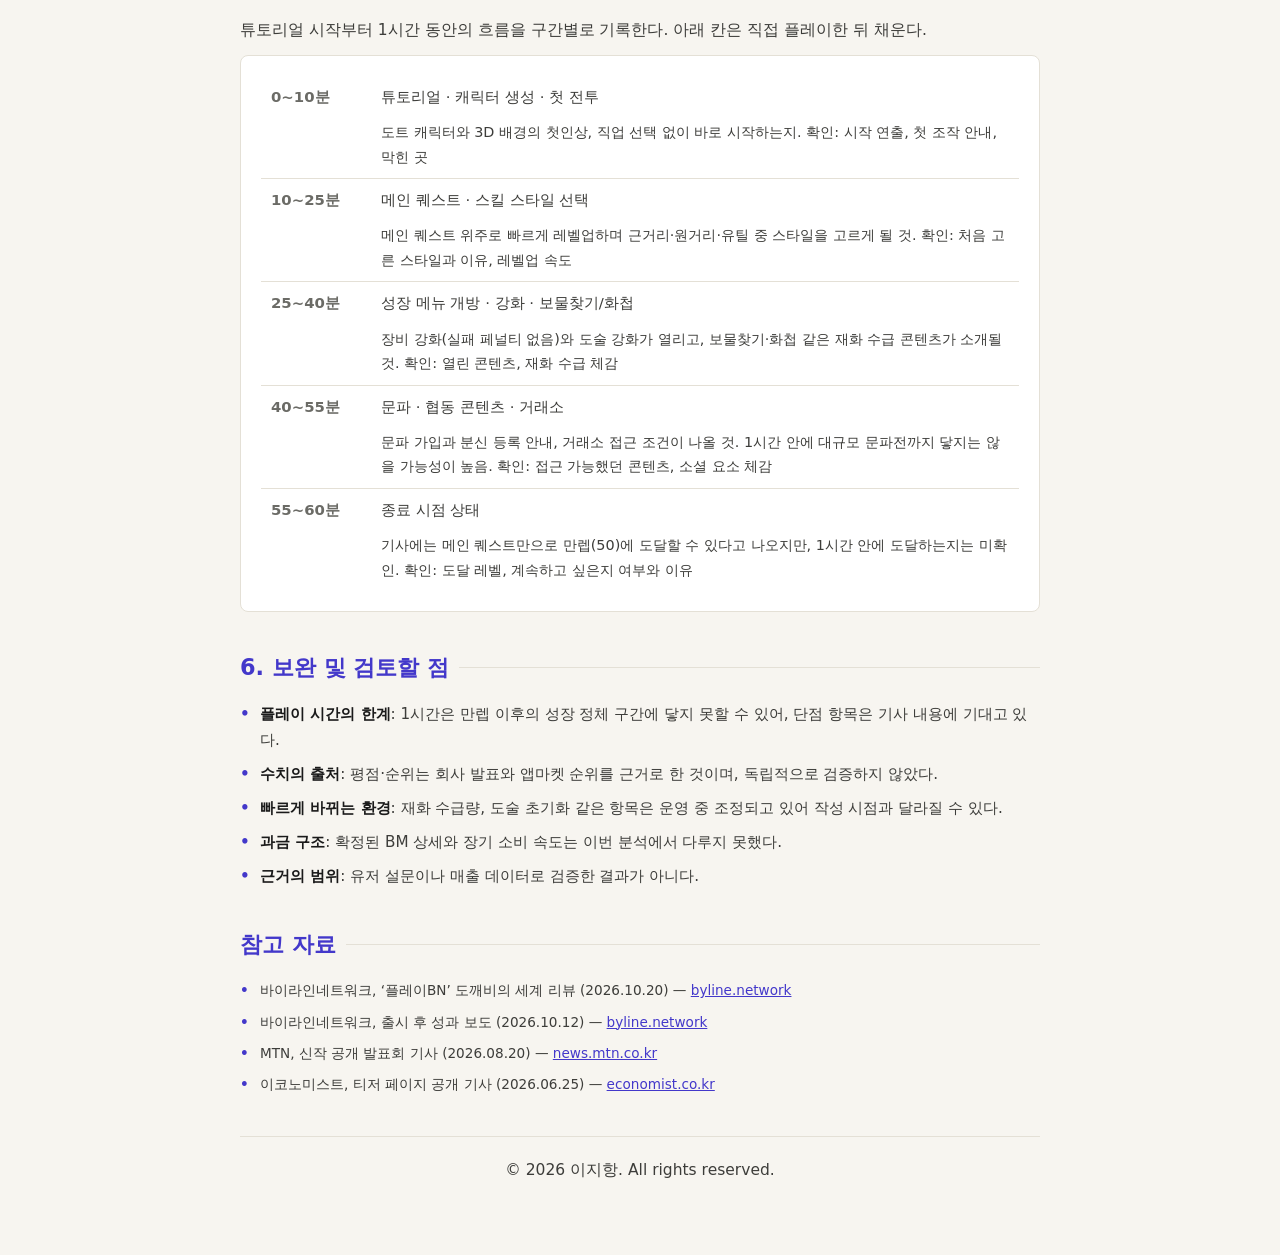
==== commit d47dfb1f: "도깨비의 세계 분석: 노란색 박스 스타일 제거" ====
--- a/dokkaebi-analysis.html
+++ b/dokkaebi-analysis.html
@@ -60,7 +60,7 @@
         .two-col { display: grid; grid-template-columns: 1fr 1fr; gap: 16px; }
         .two-col .card { margin-bottom: 0; }
         .tag { display: inline-block; font-size: 0.75rem; font-weight: 600; padding: 2px 9px; border-radius: 5px; background: var(--accent-soft); color: var(--accent-color); border: 1px solid var(--accent-line); margin-right: 6px; vertical-align: middle; }
-        .todo { background: var(--warn-bg); border: 1px dashed var(--warn-line); border-radius: 8px; padding: 14px 16px; margin: 10px 0 0; }
+        .todo { margin: 10px 0 0; }
         .todo p { margin-bottom: 0; font-size: 0.9rem; }
         .notice { background: var(--warn-bg); border: 1px solid var(--warn-line); border-radius: 8px; padding: 14px 16px; margin-bottom: 20px; }
         .notice p { margin-bottom: 0; font-size: 0.9rem; }
